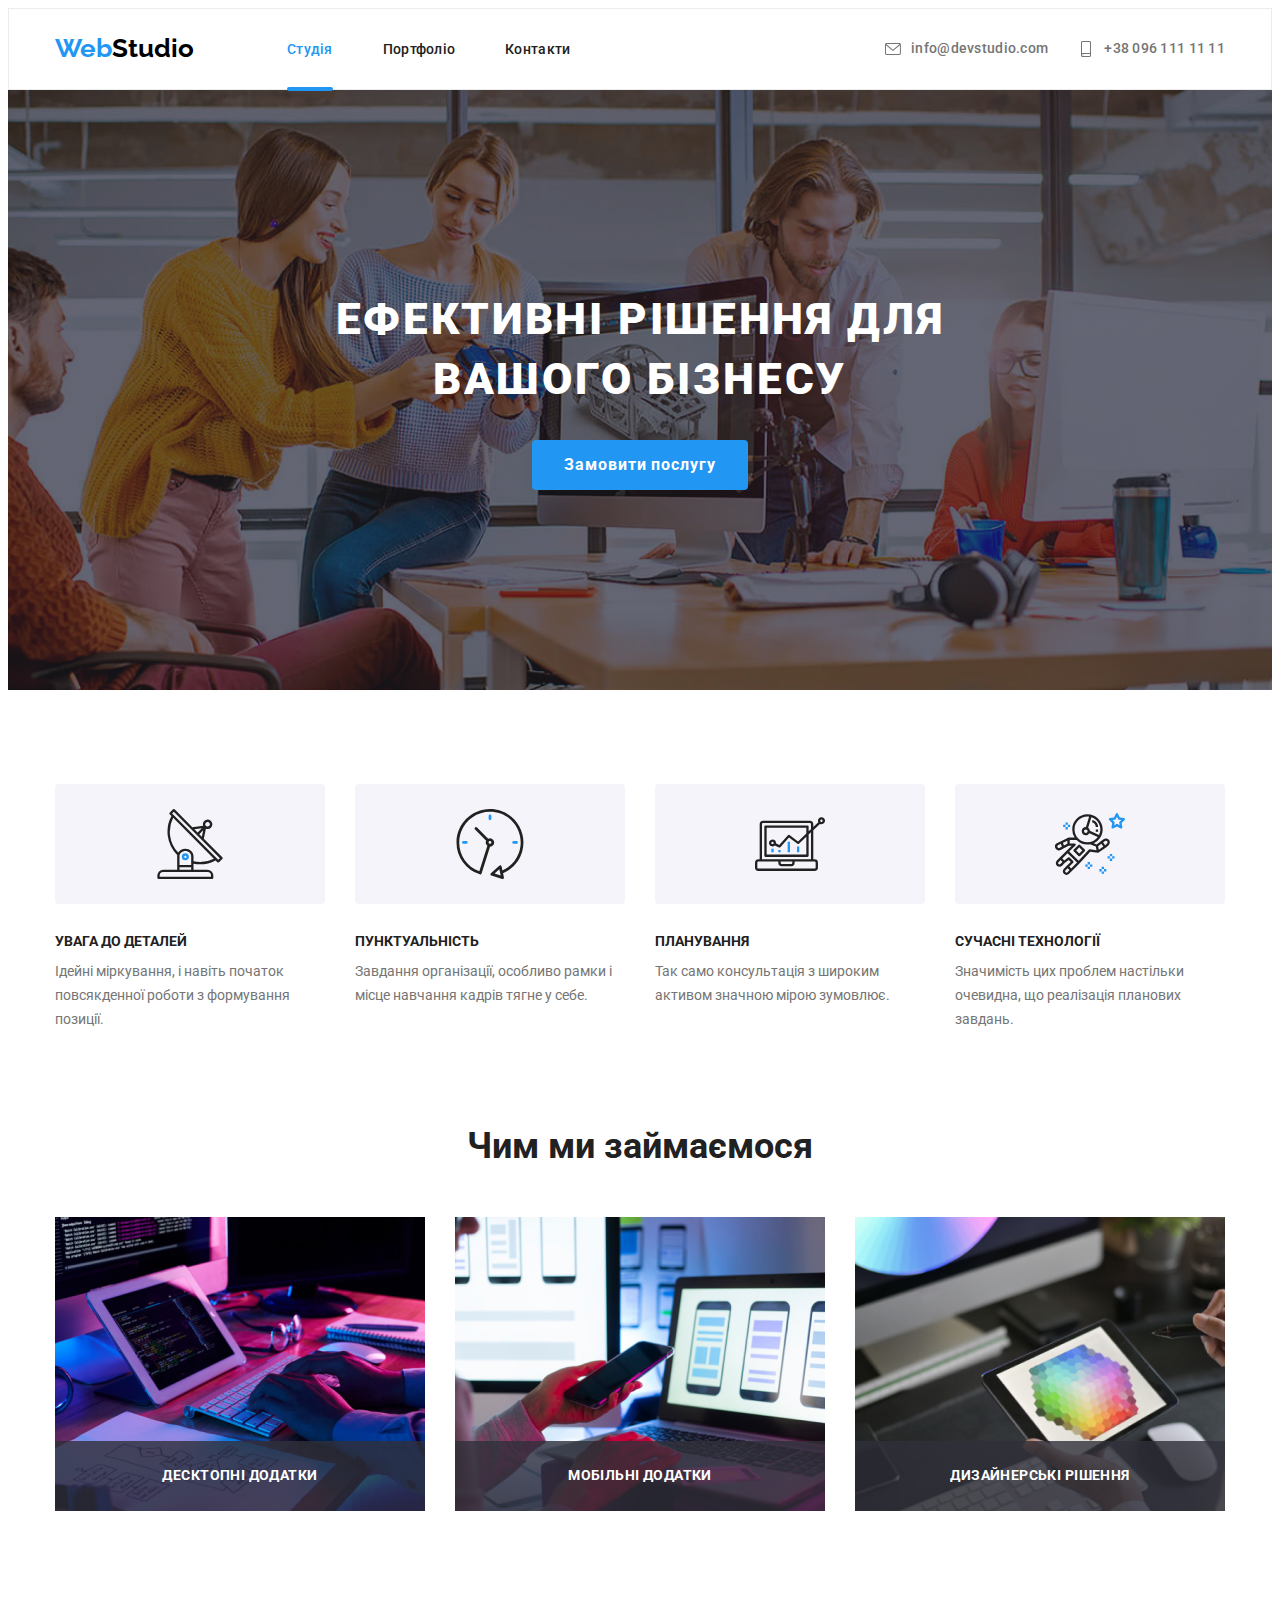
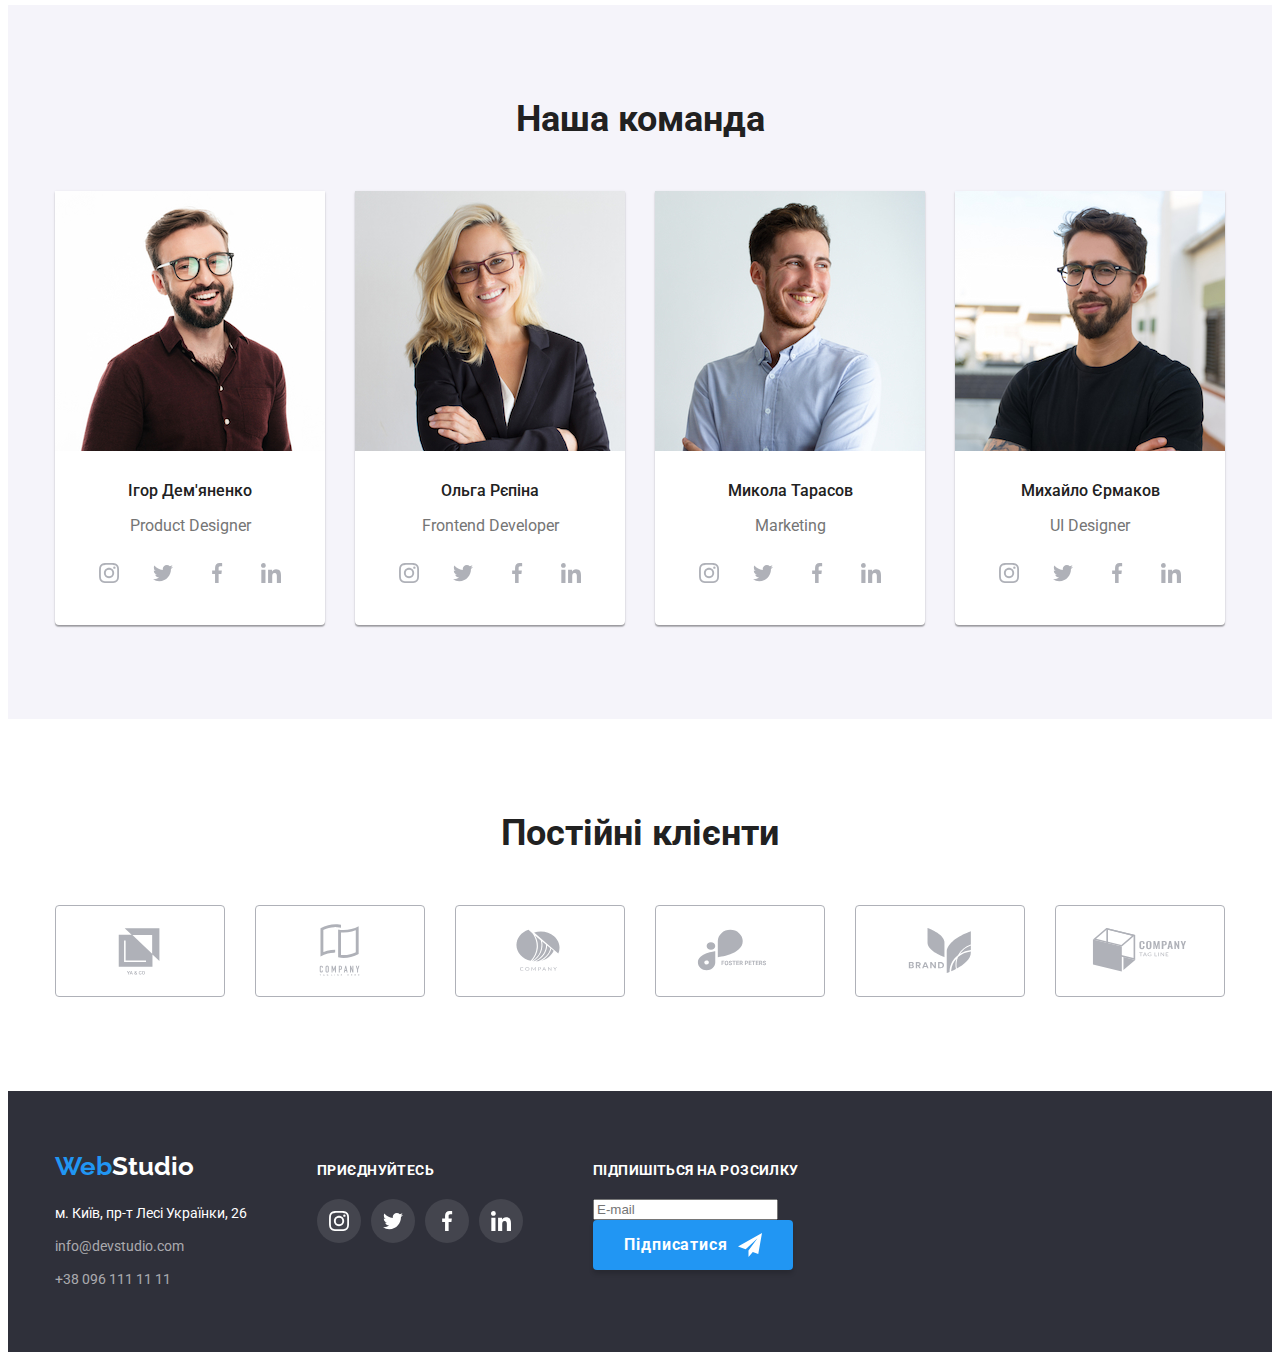
==== index.html @ 1e0eb97b "modal-send" ====
<!DOCTYPE html>
<html lang="uk">

<head>
  <meta charset="UTF-8" />
  <meta http-equiv="X-UA-Compatible" content="IE=edge" />
  <meta name="viewport" content="width=device-width, initial-scale=1.0" />
  <title lang="en">WebStudio</title>
  <!-- Шрифти -->
  <link rel="preconnect" href="https://fonts.googleapis.com" />
  <link rel="preconnect" href="https://fonts.gstatic.com" crossorigin />
  <link href="https://fonts.googleapis.com/css2?family=Raleway:wght@700&family=Roboto:wght@400;500;700;900&display=swap"
    rel="stylesheet" />
  <!-- /шрифти -->
  <link rel="stylesheet" href="https://cdnjs.cloudflare.com/ajax/libs/modern-normalize/1.1.0/modern-normalize.min.css"
    integrity="sha512-wpPYUAdjBVSE4KJnH1VR1HeZfpl1ub8YT/NKx4PuQ5NmX2tKuGu6U/JRp5y+Y8XG2tV+wKQpNHVUX03MfMFn9Q=="
    crossorigin="anonymous" referrerpolicy="no-referrer" />
  <link rel="stylesheet" href="./css/reset.css" />
  <link rel="stylesheet" href="./css/styles.css" />
</head>

<body>
  <!-- Шапка -->
  <header class="header">
    <div class="container header-container">
      <nav class="nav">
        <a class="logo" href="index.html" lang="en"><span class="logo-web">Web</span>Studio</a>
        <ul class="list nav-list">
          <li><a class="nav-link current" href="index.html">Студія</a></li>
          <li><a class="nav-link" href="portfolio.html">Портфоліо</a></li>
          <li><a class="nav-link" href="contact.html">Контакти</a></li>
        </ul>
      </nav>

      <ul class="list header-list-contact">
        <li>
          <a class="header-contact" href="mailto:info@devstudio.com">
            <svg class="header-contact-icon" width="16px" height="16px">
              <use href="./images/icons.svg#icon-envelope"></use>
            </svg>
            <span>info@devstudio.com</span>
          </a>
        </li>

        <li>
          <a class="header-contact" href="tel:+380961111111">
            <svg class="header-contact-icon" width="16px" height="16px">
              <use href="./images/icons.svg#icon-smartphone"></use>
            </svg>
            <span>+38 096 111 11 11</span>
          </a>
        </li>
      </ul>
    </div>
  </header>
  <!-- Основна -->
  <main>
    <!-- Герой -->
    <section class="hero-section">
      <div class="container hero-container">
        <h1 class="hero-title">Ефективні рішення для вашого бізнесу</h1>
        <button class="button hero-button" type="button" data-modal-open>Замовити послугу</button>
      </div>
    </section>
    <!-- Особливості -->
    <section class="section features-section">
      <div class="container">
        <h2 class="invisible">Наші особливості</h2>
        <ul class="list features-list">
          <li>
            <div class="feature-icon">
              <svg width="70" height="70">
                <use href="./images/icons.svg#icon-antenna"></use>
              </svg>
            </div>
            <h3 class="features-subtitle">УВАГА ДО ДЕТАЛЕЙ</h3>
            <p class="features-text">
              Ідейні міркування, і навіть початок повсякденної роботи з формування позиції.
            </p>
          </li>
          <li>
            <div class="feature-icon">
              <svg width="70" height="70">
                <use href="./images/icons.svg#icon-clock"></use>
              </svg>
            </div>
            <h3 class="features-subtitle">ПУНКТУАЛЬНІСТЬ</h3>
            <p class="features-text">
              Завдання організації, особливо рамки і місце навчання кадрів тягне у себе.
            </p>
          </li>
          <li>
            <div class="feature-icon">
              <svg width="70" height="70">
                <use href="./images/icons.svg#icon-diagram"></use>
              </svg>
            </div>
            <h3 class="features-subtitle">ПЛАНУВАННЯ</h3>
            <p class="features-text">
              Так само консультація з широким активом значною мірою зумовлює.
            </p>
          </li>
          <li>
            <div class="feature-icon">
              <svg width="70" height="70">
                <use href="./images/icons.svg#icon-astronaut"></use>
              </svg>
            </div>
            <h3 class="features-subtitle">СУЧАСНІ ТЕХНОЛОГІЇ</h3>
            <p class="features-text">
              Значимість цих проблем настільки очевидна, що реалізація планових завдань.
            </p>
          </li>
        </ul>
      </div>
    </section>
    <!-- Чим ми займаємося -->
    <section class="specialization-section">
      <div class="container">
        <h2 class="title specialization-title">Чим ми займаємося</h2>
        <ul class="list specialization-container">

          <li class="specialization-item">
            <img src="./images/box1.jpg" alt="Десктопні додатки" width="370" />
            <div class="specialization-top-container">
              <p class="specialization-top-title">Десктопні додатки</p>
            </div>
          </li>

          <li class="specialization-item">
            <img src="./images/box2.jpg" alt="Мобільні додатки" width="370" />
            <div class="specialization-top-container">
              <p class="specialization-top-title">Мобільні додатки</p>
            </div>
          </li>

          <li class="specialization-item">
            <img src="./images/box3.jpg" alt="Дизайнерські рішення" width="370" />
            <div class="specialization-top-container">
              <p class="specialization-top-title">Дизайнерські рішення</p>
            </div>
          </li>
        </ul>
      </div>
    </section>
    <!-- Наша команда -->
    <section class="team-section">
      <div class="container">
        <h2 class="title team-title">Наша команда</h2>
        <ul class="list team-container">
          <li class="team-card">
            <img src="./images/img1.jpg" alt="Ігор Дем'яненко" width="270" />
            <div class="team-descr">
              <h3 class="team-name">Ігор Дем'яненко</h3>
              <p class="team-profession" lang="en">Product Designer</p>

              <ul class="team-soc-list">
                <li class="team-soc-item">
                  <a href="" class="team-soc-link">
                    <svg class="team-soc-icon" width="20" height="20">
                      <use href="./images/icons.svg#icon-instagram"></use>
                    </svg>
                  </a>
                </li>

                <li class="team-soc-item">
                  <a href="" class="team-soc-link">
                    <svg class="team-soc-icon" width="20" height="20">
                      <use href="./images/icons.svg#icon-twitter"></use>
                    </svg>
                  </a>
                </li>
                <li class="team-soc-item">
                  <a href="" class="team-soc-link">
                    <svg class="team-soc-icon" width="20" height="20">
                      <use href="./images/icons.svg#icon-facebook"></use>
                    </svg>
                  </a>
                </li>
                <li class="team-soc-item">
                  <a href="" class="team-soc-link">
                    <svg class="team-soc-icon" width="20" height="20">
                      <use href="./images/icons.svg#icon-linkedin"></use>
                    </svg>
                  </a>
                </li>
              </ul>
            </div>
          </li>
          <li class="team-card">
            <img src="./images/img2.jpg" alt="Ольга Рєпіна" width="270" />
            <div class="team-descr">
              <h3 class="team-name">Ольга Рєпіна</h3>
              <p class="team-profession" lang="en">Frontend Developer</p>
              <ul class="team-soc-list">
                <li class="team-soc-item">
                  <a href="" class="team-soc-link">
                    <svg class="team-soc-icon" width="20" height="20">
                      <use href="./images/icons.svg#icon-instagram"></use>
                    </svg>
                  </a>
                </li>
                <li class="team-soc-item">
                  <a href="" class="team-soc-link">
                    <svg class="team-soc-icon" width="20" height="20">
                      <use href="./images/icons.svg#icon-twitter"></use>
                    </svg>
                  </a>
                </li>
                <li class="team-soc-item">
                  <a href="" class="team-soc-link">
                    <svg class="team-soc-icon" width="20" height="20">
                      <use href="./images/icons.svg#icon-facebook"></use>
                    </svg>
                  </a>
                </li>
                <li class="team-soc-item">
                  <a href="" class="team-soc-link">
                    <svg class="team-soc-icon" width="20" height="20">
                      <use href="./images/icons.svg#icon-linkedin"></use>
                    </svg>
                  </a>
                </li>
              </ul>
            </div>
          </li>
          <li class="team-card">
            <img src="./images/img3.jpg" alt="Микола Тарасов" width="270" />
            <div class="team-descr">
              <h3 class="team-name">Микола Тарасов</h3>
              <p class="team-profession" lang="en">Marketing</p>
              <ul class="team-soc-list">
                <li class="team-soc-item">
                  <a href="" class="team-soc-link">
                    <svg class="team-soc-icon" width="20" height="20">
                      <use href="./images/icons.svg#icon-instagram"></use>
                    </svg>
                  </a>
                </li>
                <li class="team-soc-item">
                  <a href="" class="team-soc-link">
                    <svg class="team-soc-icon" width="20" height="20">
                      <use href="./images/icons.svg#icon-twitter"></use>
                    </svg>
                  </a>
                </li>
                <li class="team-soc-item">
                  <a href="" class="team-soc-link">
                    <svg class="team-soc-icon" width="20" height="20">
                      <use href="./images/icons.svg#icon-facebook"></use>
                    </svg>
                  </a>
                </li>
                <li class="team-soc-item">
                  <a href="" class="team-soc-link">
                    <svg class="team-soc-icon" width="20" height="20">
                      <use href="./images/icons.svg#icon-linkedin"></use>
                    </svg>
                  </a>
                </li>
              </ul>
            </div>
          </li>
          <li class="team-card">
            <img src="./images/img4.jpg" alt="Михайло Єрмаков" width="270" />
            <div class="team-descr">
              <h3 class="team-name">Михайло Єрмаков</h3>
              <p class="team-profession" lang="en">UI Designer</p>
              <ul class="team-soc-list">
                <li class="team-soc-item">
                  <a href="" class="team-soc-link">
                    <svg class="team-soc-icon" width="20" height="20">
                      <use href="./images/icons.svg#icon-instagram"></use>
                    </svg>
                  </a>
                </li>
                <li class="team-soc-item">
                  <a href="" class="team-soc-link">
                    <svg class="team-soc-icon" width="20" height="20">
                      <use href="./images/icons.svg#icon-twitter"></use>
                    </svg>
                  </a>
                </li>
                <li class="team-soc-item">
                  <a href="" class="team-soc-link">
                    <svg class="team-soc-icon" width="20" height="20">
                      <use href="./images/icons.svg#icon-facebook"></use>
                    </svg>
                  </a>
                </li>
                <li class="team-soc-item">
                  <a href="" class="team-soc-link">
                    <svg class="team-soc-icon" width="20" height="20">
                      <use href="./images/icons.svg#icon-linkedin"></use>
                    </svg>
                  </a>
                </li>
              </ul>
            </div>
          </li>
        </ul>
      </div>
    </section>
    <!-- Постійні клієнти -->
    <section class="clients-section">
      <div class="container">
        <h2 class="title clients-title">Постійні клієнти</h2>
        <ul class="list clients-container">
          <li class="clients-inem">
            <a class="clients-link" href="">
              <svg class="clients-icon" width="106" height="60">
                <use href="./images/icons.svg#icon-cl_Logo1"></use>
              </svg>
            </a>
          </li>

          <li class="clients-inem">
            <a class="clients-link" href="">
              <svg class="clients-icon" width="106" height="60">
                <use href="./images/icons.svg#icon-cl_Logo2"></use>
              </svg>
            </a>
          </li>
          <li class="clients-inem">
            <a class="clients-link" href="">
              <svg class="clients-icon" width="106" height="60">
                <use href="./images/icons.svg#icon-cl_Logo3"></use>
              </svg>
            </a>
          </li>
          <li class="clients-inem">
            <a class="clients-link" href="">
              <svg class="clients-icon" width="106" height="60">
                <use href="./images/icons.svg#icon-cl_Logo4"></use>
              </svg>
            </a>
          </li>
          <li class="clients-inem">
            <a class="clients-link" href="">
              <svg class="clients-icon" width="106" height="60">
                <use href="./images/icons.svg#icon-cl-Logo5"></use>
              </svg>
            </a>
          </li>
          <li class="clients-inem">
            <a class="clients-link" href="">
              <svg class="clients-icon" width="106" height="60">
                <use href="./images/icons.svg#icon-cl_Logo6"></use>
              </svg>
            </a>
          </li>
        </ul>
      </div>
    </section>
  </main>
  <!-- Футер -->
  <footer class="footer">
    <div class="container footer-container">
      <!-- footer logo and address-->
      <section>
        <a class="logo" href="index.html" lang="en"><span class="logo-web">Web</span>Studio</a>
        <address class="">
          <ul class="list footer-address-list">
            <li class="footer-address-item">
              <a class="footer-address-link" href="https://goo.gl/maps/1wXns7CKw61KpVam9" target="_blank"
                rel="noreferrer noopener">м. Київ, пр-т Лесі Українки, 26</a>
            </li>
            <li class="footer-address-item">
              <a class="footer-contact-link" href="mailto:info@devstudio.com">info@devstudio.com</a>
            </li>
            <li class="footer-address-item">
              <a class="footer-contact-link" href="tel:+380961111111">+38 096 111 11 11</a>
            </li>
          </ul>
        </address>
      </section>

      <!-- footer-join-->
      <section class="footer-join">
        <h2 class="footer-title-join">приєднуйтесь</h2>
        <ul class="footer-soc-list">
          <li class="footer-soc-item">
            <a href="" class="footer-soc-link">
              <svg class="footer-soc-icon" width="20" height="20">
                <use href="./images/icons.svg#icon-instagram"></use>
              </svg>
            </a>
          </li>
          <li class="footer-soc-item">
            <a href="" class="footer-soc-link">
              <svg class="footer-soc-icon" width="20" height="20">
                <use href="./images/icons.svg#icon-twitter"></use>
              </svg>
            </a>
          </li>
          <li class="footer-soc-item">
            <a href="" class="footer-soc-link">
              <svg class="footer-soc-icon" width="20" height="20">
                <use href="./images/icons.svg#icon-facebook"></use>
              </svg>
            </a>
          </li>
          <li class="footer-soc-item">
            <a href="" class="footer-soc-link">
              <svg class="footer-soc-icon" width="20" height="20">
                <use href="./images/icons.svg#icon-linkedin"></use>
              </svg>
            </a>
          </li>
        </ul>
      </section>
      
      <!-- footer-subscribe-->
      <section class="footer-subscribe">
        <h2 class="footer-title-subscribe">Підпишіться на розсилку</h2>

        <form name="footer-subscribe" autocomplete="on" >
          <label>
            <input type="email" name="email" placeholder="E-mail">

          </label>

          <button type="submit" class="subscribe-button">
            <span class="subscribe-button-text">Підписатися</span>
            <svg class="footer-subscribe-icon" width="24" height="24">
              <use href="./images/icons.svg#icon-iconsend"></use>
            </svg>
          </button>
        </form>

        
      </section>



    </div>
  </footer>


  <!-- Modal window -->
  <div class="backdrop is-hidden" data-modal>
    <div class="modal">
      <button class="modal-button" type="button" data-modal-close>
        <svg class="modal-close-icon" width="18" height="18">
          <use href="./images/icons.svg#icon-close"></use>
        </svg>
      </button>

      <p class="modal-title">Залиште свої дані, ми вам передзвонимо</p>
      <form class="modal-form">

        <label class="modal-form-label">
          <span class="modal-label-title">Ім'я</span>
          <input class="modal-form-input" type="text"  name="user_name" placeholder=" " />
          <svg class="modal-form-icon" width="18px" height="18px">
              <use href="./images/icons.svg#icon-user"></use>
          </svg>
        </label>

        <label class="modal-form-label">
          <span class="modal-label-title">Телефон</span>
          <input class="modal-form-input" type="text"  name="user_tel" placeholder=" " />
          <svg class="modal-form-icon" width="18px" height="18px">
            <use href="./images/icons.svg#icon-phone"></use>
          </svg>
        </label>

        <label class="modal-form-label">
          <span class="modal-label-title">Пошта</span>
          <input class="modal-form-input" type="text"  name="user_email" placeholder=" " />
          <svg class="modal-form-icon" width="18px" height="18px">
            <use href="./images/icons.svg#icon-mail"></use>
          </svg>
        </label>

        <label class="modal-form-label">
          <span class="modal-label-title">Коментар</span>
          <textarea class="modal-form-textarea" name="feedback" ></textarea>
        </label>

        <button class="modal-send-button" type="submit"><span class="send-button-text">Відправити</span></button>

        


      </form>
    </div>

  </div>
  <script src="./js/modal.js"></script>
</body>

</html>
---- css/styles.css ----
/* All */
:root {
  --primary-white-color: #fff;
  --accent-color: #2196f3;
  --button-background: #f5f4fa;
  --primary-text-color: #757575;
  --title-text-color: #212121;

  --font-weight-500: 500;
  --font-weight-700: 700;
  --letter-spacing-006: 0.06em;
  --font-size-14: 14px;
  --font-size-16: 16px;
}

.container {
  max-width: 1200px;
  width: 100%;
  padding-left: 15px;
  padding-right: 15px;
  margin: 0 auto;
  /* outline: 1px solid tomato; */
}

/* Body */
body {
  background-color: var(--primary-white-color);

  color: var(--primary-text-color);
  font-family: Roboto, sans-serif;
}

/* .list {
  list-style: none;
  margin: 0;
  padding-left: 0;
} */

.title {
  color: var(--title-text-color);
}

.text {
  color: var(--primary-text-color);
}

/* button */

.button {
  cursor: pointer;
  font-family: inherit;

  border: none;
  padding: 0.5rem 1.5rem;
  border-radius: 4px;
}

.invisible {
  font-size: 0;
}

/* logo */
.logo {
  text-decoration: none;
  color: #000000;
  font-family: Raleway, sans-serif;
  font-size: 26px;
  line-height: 1.2;
  font-weight: var(--font-weight-700);

}

.logo-web {
  color: var(--accent-color);
}

/* logo footer */
footer .logo {
  color: #ffffff;
}

/* ---------------HEADER */
.header {
  padding-top: 24px;
  padding-bottom: 25px;
  border: 1px solid #ececec;
  /* position: relative; */
}

.header-container {
  display: flex;
  justify-content: space-between;
  align-items: center;
  /* outline: 1px solid tomato; */
}

/* ---------------HEADER nav */

.nav {
  display: inline-flex;
  align-items: center;
  /* outline: 1px solid tomato; */
}

.nav-list {
  display: inline-flex;
  justify-content: space-between;
  gap: 50px;
  margin-left: 93px;
  /* outline: 1px solid tomato; */
}

.nav-link {
  text-decoration: none;
  color: var(--title-text-color);
  font-size: var(--font-size-14);
  letter-spacing: 0.02em;
  line-height: 1.14;
  font-weight: var(--font-weight-500);

  transition-property: color;
  transition-duration: 250ms;
  transition-timing-function: cubic-bezier(0.4, 0, 0.2, 1);
}

.nav-link:hover,
.nav-link:focus,
.current {
  color: var(--accent-color);
  position: relative;
}

.current::after {
  content: "";
  display: flex;
  width: 100%;
  height: 4px;
  background-color: currentColor;
  border-radius: 2px;
  
  position: absolute;
  top: 46px;
  
}

/* ---------------HEADER contacts */
.header-list-contact {
  display: inline-flex;
  justify-content: center;
  gap: 30px;
  /* outline: 1px solid tomato; */
}


.header-contact {
  text-decoration: none;
  color: var(--primary-text-color);
  font-size: var(--font-size-14);
  letter-spacing: 0.02em;
  line-height: 1.14;
  font-weight: var(--font-weight-500);

  display: flex;
  gap: 10px;

  transition-property: color;
  transition-duration: 250ms;
  transition-timing-function: cubic-bezier(0.4, 0, 0.2, 1);

}

.header-contact:hover,
.header-contact:focus {
  color: var(--accent-color);
}

.header-contact-icon {
  fill: #757575;

  transition-property: fill;
  transition-duration: 250ms;
  transition-timing-function: cubic-bezier(0.4, 0, 0.2, 1);
}

.header-contact:hover .header-contact-icon,
.header-contact:focus .header-contact-icon {
  fill: var(--accent-color);
}

.header-mail::before {
  content: url('../images/envelope.svg');

  margin-right: 10px;
  /* align-items: baseline; */

}

.header-tel::before {
  content: url('../images/smartphone.svg');
  margin-right: 10px;

}

/* ---------------FOOTER */
footer {
  padding-top: 60px;
  padding-bottom: 60px;

  background-color: #2f303a;
}

.footer-container {
  display: flex;
  gap: 70px;
}

footer .logo {
  display: block;
  margin-bottom: 20px;
}

.footer-address-list {
  display: flex;
  flex-direction: column;
  gap: 9px;
}

.footer-address-link,
.footer-contact-link {
  text-decoration: none;
  font-style: normal;
  color: #ffffff;
  font-size: var(--font-size-14);
  line-height: 1.71;

  transition: color;
  transition-duration: 250ms;
  transition-timing-function: cubic-bezier(0.4, 0, 0.2, 1);
}

.footer-contact-link {
  color: rgba(255, 255, 255, 0.6);
}

.footer-address-link:hover,
.footer-address-link:focus,
.footer-contact-link:hover,
.footer-contact-link:focus {
  color: var(--accent-color);
}

/* ---------------FOOTER join */

.footer-join {
  padding-top: 12px;
}

.footer-title-join {
  font-weight: var(--font-weight-700);
  font-size: var(--font-size-14);
  line-height: 1.14;
  letter-spacing: 0.03em;
  text-transform: uppercase;

  color: var(--primary-white-color);

  margin-bottom: 20px;
}

/* ---------------FOOTER subscribe */
.footer-subscribe {
  width: 570px;
  height: 86px;
  padding-top: 12px;
}


.footer-title-subscribe {
  font-weight: var(--font-weight-700);
  font-size: var(--font-size-14);
  line-height: 1.14;
  letter-spacing: 0.03em;
  text-transform: uppercase;
  
  color: #FFFFFF;

  margin-bottom: 20px;
}

.subscribe-button {
  width: 200px;
  height: 50px;
  background-color: var(--accent-color);
  border-radius: 4px;
  border: 0;

  box-shadow: 0px 4px 4px rgba(0, 0, 0, 0.15);

  display: flex;
  align-items: center;
  justify-content: center;
  gap: 10px;
}

.subscribe-button-text {
  font-weight: var(--font-weight-700);
  font-size: 16px;
  letter-spacing: 0.06em;
  line-height: 1.88;
  color: #FFFFFF;
}

.footer-subscribe-icon {
  fill: var(--primary-white-color);
}


/* ---------------MAIN */
.section {
  padding-bottom: 94px;
}

/* ---------------index.html */

/* ---------------MAIN hero */
.hero-section {
  padding-top: 200px;
  padding-bottom: 200px;
  background-color: #2f303a;

  background-image: linear-gradient(rgba(47, 48, 58, 0.4), rgba(47, 48, 58, 0.4)), url(../images/hero.jpg);
  background-repeat: no-repeat;
  background-position: center;
  background-size: cover;
}

.hero-container {
  width: 100%;
  max-width: 696px;
}

.hero-title {
  color: var(--primary-white-color);
  letter-spacing: var(--letter-spacing-006);
  font-size: 44px;
  line-height: 1.36;
  text-align: center;
  text-transform: uppercase;
  font-weight: 900;

  margin-bottom: 30px;
}

.hero-button {
  background-color: var(--accent-color);
  color: var(--primary-white-color);
  font-family: inherit;
  font-weight: var(--font-weight-700);
  font-size: var(--font-size-16);
  letter-spacing: var(--letter-spacing-006);
  line-height: 1.88;

  display: block;
  margin: 0 auto;
  width: 216px;
  height: 50px;
}

/* ---------------MAIN features */
.features-section {
  padding-top: 94px;
  padding-bottom: 94px;
}

.features-list {
  display: flex;
  gap: 30px;
}

.features-subtitle {
  font-size: var(--font-size-14);
  line-height: 1.14;
  font-weight: var(--font-weight-700);
  text-transform: uppercase;
  color: var(--title-text-color);

  margin-bottom: 10px;
  margin-top: 30px;
  width: 270px;
}

.features-text {
  font-size: var(--font-size-14);
  font-size: 14px;
  line-height: 1.71;
  color: var(--primary-text-color);

  width: 270px;
}

.feature-icon {
  width: 270px;
  height: 120px;
  background: #F5F4FA;
  border-radius: 4px;

  display: flex;
  justify-content: center;
  align-items: center;
}

/* ---------------MAIN specialization & team */
.specialization-title,
.team-title,
.clients-title {
  font-size: 36px;
  line-height: 1.16;
  font-weight: var(--font-weight-700);
  text-align: center;
  color: var(--title-text-color);
}

/* ---------------MAIN specialization */
.specialization-section {
  padding-bottom: 94px;
}

.specialization-title {
  margin-bottom: 50px;
}

.specialization-container {
  display: flex;
  justify-content: space-between;
}

.specialization-item {
  position: relative;
}

.specialization-top-container {
  background: rgba(47, 48, 58, 0.8);

  width: 100%;
  position: absolute;
  bottom: 0;
}

.specialization-top-title {
  font-weight: 700;
  font-size: 14px;
  line-height: 1.14;
  text-align: center;
  letter-spacing: 0.03em;
  text-transform: uppercase;

  color: #FFFFFF;

  padding: 27px;
}

/* ---------------MAIN team */
.team-section {
  padding-top: 94px;
  padding-bottom: 94px;
  background-color: #F5F4FA;
}

.team-title {
  margin-bottom: 50px;
}

.team-container {
  display: flex;
  justify-content: space-between;
}

.team-card {
  background: #fff;
  border-radius: 0px 0px 4px 4px;
  box-shadow: 0px 1px 3px rgba(0, 0, 0, 0.12), 0px 1px 1px rgba(0, 0, 0, 0.14),
    0px 2px 1px rgba(0, 0, 0, 0.2);
}

.team-descr {
  padding: 30px 0;
}

.team-name {
  color: var(--title-text-color);
  font-weight: var(--font-weight-500);
  font-size: var(--font-size-16);
  line-height: 1.19;
  text-align: center;

  margin-bottom: 10px;
}

.team-profession {
  color: var(--primary-text-color);
  font-size: var(--font-size-16);
  line-height: 1.19;
  text-align: center;
  margin: 16px;
}

/* *********************************soc-icon */

.team-soc-list,
.footer-soc-list {
  display: flex;
  justify-content: center;
  gap: 10px;
}

.team-soc-item,
.footer-soc-item {
  width: 44px;
  height: 44px;
}

.team-soc-link,
.footer-soc-link {
  width: 100%;
  height: 100%;
  border-radius: 50%;

  display: flex;
  justify-content: center;
  align-items: center;

  transition-property: background-color;
  transition-duration: 250ms;
  transition-timing-function: cubic-bezier(0.4, 0, 0.2, 1);
}

.footer-soc-link {
  background: rgba(255, 255, 255, 0.1);
}

.team-soc-icon {
  fill: #AFB1B8;

  transition-property: fill;
  transition-duration: 250ms;
  transition-timing-function: cubic-bezier(0.4, 0, 0.2, 1);
}

.footer-soc-icon {
  fill: white;
}

.team-soc-link:hover .team-soc-icon,
.team-soc-link:focus .team-soc-icon {
  fill: white;
}

.team-soc-link:hover,
.team-soc-link:focus,
.footer-soc-link:hover,
.footer-soc-link:focus {
  background-color: #2196F3;
}

/* ********************************* */

/* ---------------MAIN clients */
.clients-section {
  padding-top: 94px;
  padding-bottom: 94px;
}

.clients-title {
  margin-bottom: 50px;
}

.clients-container {
  display: flex;
  justify-content: center;
  align-items: center;
  gap: 30px;
}

.clients-inem {
  width: 170px;
  height: 92px;
}

.clients-link {
  width: 100%;
  height: 100%;
  border: 1px solid #AFB1B8;
  border-radius: 4px;

  display: flex;
  justify-content: center;
  align-items: center;

  transition-property: border-color;
  transition-duration: 250ms;
  transition-timing-function: cubic-bezier(0.4, 0, 0.2, 1);
}

.clients-icon {
  fill: #AFB1B8;

  transition-property: fill;
  transition-duration: 250ms;
  transition-timing-function: cubic-bezier(0.4, 0, 0.2, 1)
}

.clients-link:hover,
.clients-link:focus {
  border-color: var(--accent-color);
}

.clients-link:hover .clients-icon,
.clients-link:focus .clients-icon {
  fill: var(--accent-color);
}

/* ---------------portfolio.html */

/* ---------------MAIN portfolio */
.portfolio-section {
  padding-top: 94px;
  padding-bottom: 94px;
}

.portfolio-filter {
  font-family: inherit;
  font-weight: var(--font-weight-500);
  font-size: var(--font-size-16);
  line-height: 1.62;
  text-align: center;
  color: var(--title-text-color);

  transition: color, background-color, box-shadow;
  transition-duration: 250ms;
  transition-timing-function: cubic-bezier(0.4, 0, 0.2, 1);
}

.portfolio-filter:hover,
.portfolio-filter:focus {
  color: var(--primary-white-color);
  background-color: var(--accent-color);

  box-shadow: 0px 3px 1px rgba(0, 0, 0, 0.1), 0px 1px 2px rgba(0, 0, 0, 0.08), 0px 2px 2px rgba(0, 0, 0, 0.12);
}

.button-list {
  margin-bottom: 50px;
  display: flex;
  gap: 8px;
  justify-content: center;
}

.portfolio-list {
  display: flex;
  gap: 30px;
  flex-wrap: wrap;
}

.portfolio-item {
  width: 370px;

  transition: box-shadow;
  transition-duration: 250ms;
  transition-timing-function: cubic-bezier(0.4, 0, 0.2, 1);
}

.portfolio-item:hover,
.portfolio-item:focus {
  box-shadow: 0px 1px 1px rgba(0, 0, 0, 0.12), 0px 4px 4px rgba(0, 0, 0, 0.06), 1px 4px 6px rgba(0, 0, 0, 0.16);
}

.portfolio-top-wrap {
  position: relative;
  overflow: hidden;
}

.portfolio-top-text {
  font-size: 18px;
  line-height: 1.55;
  letter-spacing: 0.03em;
  color: #FFFFFF;
  background: rgba(33, 150, 243, 0.9);

  padding: 24px;
  height: 100%;

  display: flex;
  align-items: center;

  position: absolute;
  top: 0;
  transform: translateY(101%);

  transition: transform;
  transition-duration: 250ms;
  transition-timing-function: cubic-bezier(0.4, 0, 0.2, 1);

  overflow: auto;
}

.portfolio-item:hover .portfolio-top-text,
.portfolio-item:focus .portfolio-top-text {
  transform: translateY(0);
}

.portfolio-descr {
  padding: 20px 24px;
  width: 370px;
  border: 1px solid #eeeeee;
  border-top: 0;
}

.portfolio-subtitle {
  font-weight: var(--font-weight-700);
  font-size: 18px;
  line-height: 2;
  letter-spacing: var(--letter-spacing-006);
  color: var(--title-text-color);

  margin-bottom: 4px;
}

.portfolio-project {
  font-size: var(--font-size-16);
  line-height: 1.88;
  color: var(--primary-text-color);
}

/* [lang] {
  color: tomato !important;
} */

/* ---------------Backdrop */
.backdrop {
  position: fixed;
  top: 0;
  width: 100%;
  height: 100%;
  background: rgba(0, 0, 0, 0.2);

  transition: opacity, visibility;
  transition-duration: 250ms;
  transition-timing-function: cubic-bezier(0.4, 0, 0.2, 1);
}

.is-hidden {
  visibility: hidden;
  /* забирає можливість фокусу */
  opacity: 0;
  /* робить невидимим */
  pointer-events: none;
  /* еможливо клікнути */
}

.modal {
  width: 528px;
  min-height: 581px;
  padding: 40px;

  background-color: #ffffff;
  box-shadow: 0px 1px 3px rgba(0, 0, 0, 0.12), 0px 1px 1px rgba(0, 0, 0, 0.14), 0px 2px 1px rgba(0, 0, 0, 0.2);
  border-radius: 4px;

  position: absolute;
  top: 50%;
  left: 50%;
  transform: translate(-50%, -50%) scaleY(1);
  transition: transform 250ms cubic-bezier(0.4, 0, 0.2, 1);
}

/* ховаємо модалку в інший стан */
.backdrop.is-hidden .modal {
  transform: translate(-50%, -50%) scaleY(0);
}

.modal-button {
  background-color: inherit;
  border: 1px solid rgba(0,0,0, 0.1);
  border-radius: 50%;
  width: 30px;
  height: 30px;

  position: absolute;
  right: 8px;
  top: 8px;

  display: flex;
  justify-content: center;
  align-items: center;

  transition: fill, border-color;
  transition-duration: 250ms;
  transition-timing-function: cubic-bezier(0.4, 0, 0.2, 1);
}

.modal-button:hover,
.modal-button:focus {
  border-color: var(--accent-color);
}

.modal-close-icon {
  fill: #000000;

  transition: fill;
  transition-duration: 250ms;
  transition-timing-function: cubic-bezier(0.4, 0, 0.2, 1);
}

.modal-button:hover .modal-close-icon,
.modal-button:focus .modal-close-icon {
  fill: var(--accent-color);
}

/* ******************** */

.modal-title {
  font-weight: 700;
  font-size: 20px;
  line-height: 1.15;
  text-align: center;
  letter-spacing: 0.03em;
  color: #212121;
  margin-bottom: 12px;
}


/* * */

.modal-form {

}

.modal-form-label {
  position: relative;
  display: flex;
  flex-direction: column;
  margin-bottom: 10px;
}

.modal-label-title {
  font-size: 12px;
  line-height: 1.16;
  /* identical to box height */
  letter-spacing: 0.01em;
  color: #757575;

  display: flex;
  margin-bottom: 4px;
  
}
/* * */

.modal-form-input {
  width: 100%;
  height: 40px;
  
  border: 1px solid rgba(33, 33, 33, 0.2);
  border-radius: 4px;
  outline: none;
  padding-left: 42px;
}

.modal-form-input:focus {
  border-color: var(--accent-color);
}

.modal-form-icon {
  width: 18px;
  height: 18px;

  position: absolute;
  left: 12px;
  bottom: 11px;
}

.modal-form-input:focus+.modal-form-icon {
  fill: var(--accent-color);
}

.modal-form-textarea {
  width: 100%;
  min-height: 120px;

  border: 1px solid rgba(33, 33, 33, 0.2);
  border-radius: 4px;
  outline: none;
  padding: 12px 16px;
  
}

.modal-send-button {
  width: 200px;
  height: 50px;

  background: var(--accent-color);
  box-shadow: 0px 4px 4px rgba(0, 0, 0, 0.15);
  border-radius: 4px;
  border: 0;

  display: flex;
  align-items: center;
  justify-content: center;

}

.send-button-text {
  font-weight: 700;
  font-size: 16px;
  line-height: 1.88;
  letter-spacing: 0.06em;
  color: #FFFFFF;

}
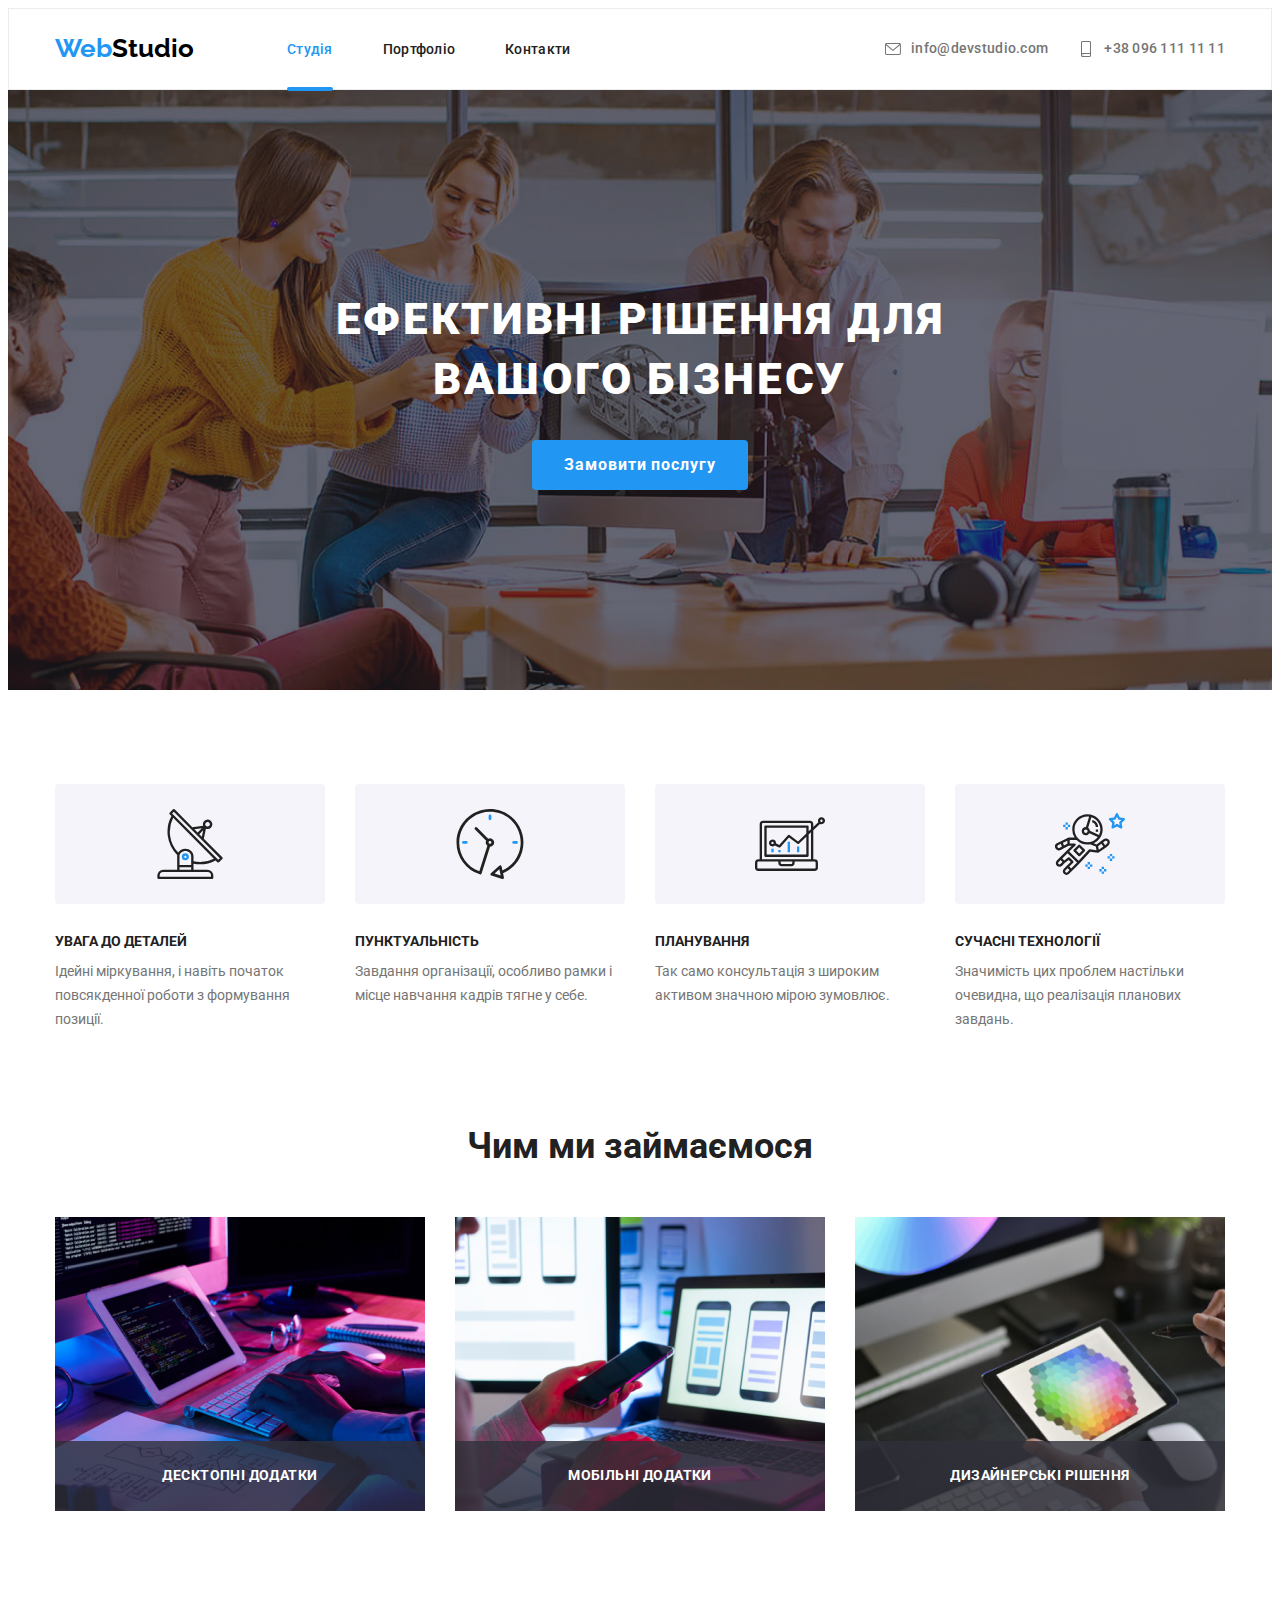
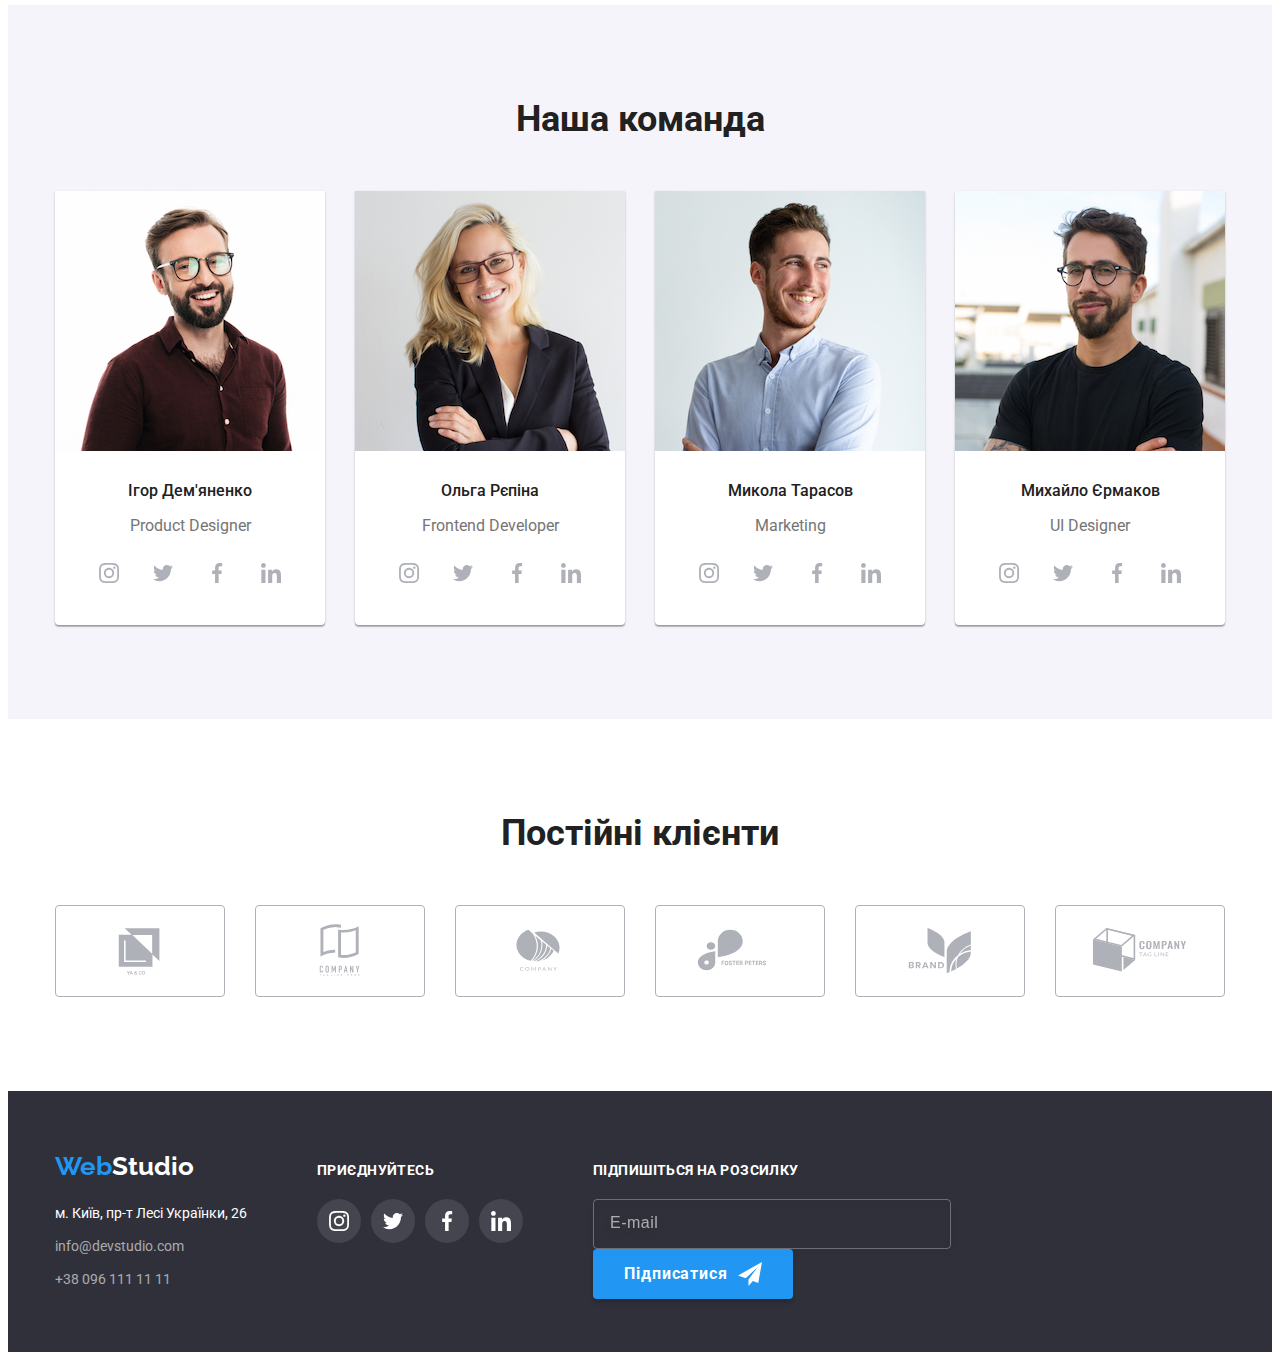
==== commit 2b134cfa: "modal ok" ====
--- a/index.html
+++ b/index.html
@@ -414,11 +414,9 @@
       <section class="footer-subscribe">
         <h2 class="footer-title-subscribe">Підпишіться на розсилку</h2>
 
-        <form name="footer-subscribe" autocomplete="on" >
-          <label>
-            <input type="email" name="email" placeholder="E-mail">
-
-          </label>
+        <form name="footer-subscribe-form" autocomplete="on" >
+
+          <input class="footer-subscribe-input" type="email" name="email" placeholder="E-mail">
 
           <button type="submit" class="subscribe-button">
             <span class="subscribe-button-text">Підписатися</span>
@@ -428,10 +426,7 @@
           </button>
         </form>
 
-        
       </section>
-
-
 
     </div>
   </footer>
@@ -449,14 +444,13 @@
       <p class="modal-title">Залиште свої дані, ми вам передзвонимо</p>
       <form class="modal-form">
 
-        <label class="modal-form-label">
+        <label class="modal-form-label"><!-- label -->
           <span class="modal-label-title">Ім'я</span>
           <input class="modal-form-input" type="text"  name="user_name" placeholder=" " />
           <svg class="modal-form-icon" width="18px" height="18px">
               <use href="./images/icons.svg#icon-user"></use>
           </svg>
         </label>
-
         <label class="modal-form-label">
           <span class="modal-label-title">Телефон</span>
           <input class="modal-form-input" type="text"  name="user_tel" placeholder=" " />
@@ -464,7 +458,6 @@
             <use href="./images/icons.svg#icon-phone"></use>
           </svg>
         </label>
-
         <label class="modal-form-label">
           <span class="modal-label-title">Пошта</span>
           <input class="modal-form-input" type="text"  name="user_email" placeholder=" " />
@@ -473,15 +466,20 @@
           </svg>
         </label>
 
-        <label class="modal-form-label">
+        <label class="modal-form-label"><!-- textarea -->
           <span class="modal-label-title">Коментар</span>
-          <textarea class="modal-form-textarea" name="feedback" ></textarea>
+          <textarea class="modal-form-textarea" name="feedback" placeholder="Введіть текст" ></textarea>
         </label>
 
+        <!-- inputcheck -->
+        <input class="modal-form-inputcheck is-hidden" type="checkbox" name="accept" value="true" id="check" />
+        <label class="check-text" for="check">
+          &nbsp; Погоджуюся з розсилкою та приймаю &nbsp;
+          <a class="check-link" href="">Умови договору<a>
+        </label>
+        
+        <!-- button -->
         <button class="modal-send-button" type="submit"><span class="send-button-text">Відправити</span></button>
-
-        
-
 
       </form>
     </div>
--- a/css/styles.css
+++ b/css/styles.css
@@ -274,7 +274,6 @@
   padding-top: 12px;
 }
 
-
 .footer-title-subscribe {
   font-weight: var(--font-weight-700);
   font-size: var(--font-size-14);
@@ -285,6 +284,33 @@
   color: #FFFFFF;
 
   margin-bottom: 20px;
+}
+
+.footer-subscribe-form {
+  display: flex;
+}
+
+.footer-subscribe-input {
+  width: 358px;
+  height: 50px;
+
+  border: 1px solid rgba(255, 255, 255, 0.3);
+  border-radius: 4px;
+  background-color: inherit;
+  filter: drop-shadow(0px 4px 4px rgba(0, 0, 0, 0.15));
+
+  padding-left: 16px;
+  display: flex;
+  align-items: center;
+  ;
+}
+
+.footer-subscribe-input::placeholder {
+  font-size: 16px;
+  line-height: 1.25;
+  letter-spacing: 0.03em;
+
+  color: rgba(255, 255, 255, 0.6);
 }
 
 .subscribe-button {
@@ -731,9 +757,6 @@
   color: var(--primary-text-color);
 }
 
-/* [lang] {
-  color: tomato !important;
-} */
 
 /* ---------------Backdrop */
 .backdrop {
@@ -792,15 +815,6 @@
   display: flex;
   justify-content: center;
   align-items: center;
-
-  transition: fill, border-color;
-  transition-duration: 250ms;
-  transition-timing-function: cubic-bezier(0.4, 0, 0.2, 1);
-}
-
-.modal-button:hover,
-.modal-button:focus {
-  border-color: var(--accent-color);
 }
 
 .modal-close-icon {
@@ -816,8 +830,7 @@
   fill: var(--accent-color);
 }
 
-/* ******************** */
-
+/* modal-title */
 .modal-title {
   font-weight: 700;
   font-size: 20px;
@@ -828,11 +841,8 @@
   margin-bottom: 12px;
 }
 
-
-/* * */
-
+/* modal-form */
 .modal-form {
-
 }
 
 .modal-form-label {
@@ -845,16 +855,14 @@
 .modal-label-title {
   font-size: 12px;
   line-height: 1.16;
-  /* identical to box height */
   letter-spacing: 0.01em;
   color: #757575;
 
   display: flex;
   margin-bottom: 4px;
-  
-}
-/* * */
-
+}
+
+/* input */
 .modal-form-input {
   width: 100%;
   height: 40px;
@@ -863,10 +871,10 @@
   border-radius: 4px;
   outline: none;
   padding-left: 42px;
-}
-
-.modal-form-input:focus {
-  border-color: var(--accent-color);
+
+  transition: border-color;
+  transition-duration: 250ms;
+  transition-timing-function: cubic-bezier(0.4, 0, 0.2, 1);
 }
 
 .modal-form-icon {
@@ -876,12 +884,13 @@
   position: absolute;
   left: 12px;
   bottom: 11px;
-}
-
-.modal-form-input:focus+.modal-form-icon {
-  fill: var(--accent-color);
-}
-
+
+  transition: fill;
+  transition-duration: 250ms;
+  transition-timing-function: cubic-bezier(0.4, 0, 0.2, 1);
+}
+
+/* textarea */
 .modal-form-textarea {
   width: 100%;
   min-height: 120px;
@@ -890,9 +899,69 @@
   border-radius: 4px;
   outline: none;
   padding: 12px 16px;
-  
-}
-
+
+  transition: border-color;
+  transition-duration: 250ms;
+  transition-timing-function: cubic-bezier(0.4, 0, 0.2, 1);
+}
+
+.modal-form-textarea::placeholder {
+  font-size: 12px;
+  line-height: 1.16;
+  letter-spacing: 0.01em;
+  color: rgba(117, 117, 117, 0.5);
+}
+
+/* focus */
+.modal-form-input:focus,
+.modal-form-textarea:focus {
+  border-color: var(--accent-color);
+}
+
+.modal-form-input:focus+.modal-form-icon {
+  fill: var(--accent-color);
+}
+
+/* inputcheck */
+.check-text {
+  font-size: var(--font-size-14);
+  line-height: 1.71;
+  letter-spacing: 0.03em;
+  color: var(--primary-text-color);
+
+  margin-bottom: 30px;
+  display: flex;
+  align-items: center;
+}
+
+.check-link {
+  color: var(--accent-color);
+  text-decoration: underline;
+  text-decoration-skip-ink: none;
+  /* text-underline-position: under; */
+}
+
+.check-text::before {
+  content: '';
+  width: 16px;
+  height: 15px;
+  border: 2px solid #212121;
+  border-radius: 2px;
+
+  transition: border-color, background-color, background-image;
+  transition-duration: 250ms;
+  transition-timing-function: cubic-bezier(0.4, 0, 0.2, 1);
+}
+
+.modal-form-inputcheck:checked + .check-text::before {
+  background-color: var(--accent-color);
+  border-color: var(--accent-color);
+  background-image: url(../images/check.svg);
+  background-repeat: no-repeat;
+  background-position: center;
+}
+
+/* button */
 .modal-send-button {
   width: 200px;
   height: 50px;
@@ -905,7 +974,6 @@
   display: flex;
   align-items: center;
   justify-content: center;
-
 }
 
 .send-button-text {
@@ -914,5 +982,5 @@
   line-height: 1.88;
   letter-spacing: 0.06em;
   color: #FFFFFF;
-
-}+}
+
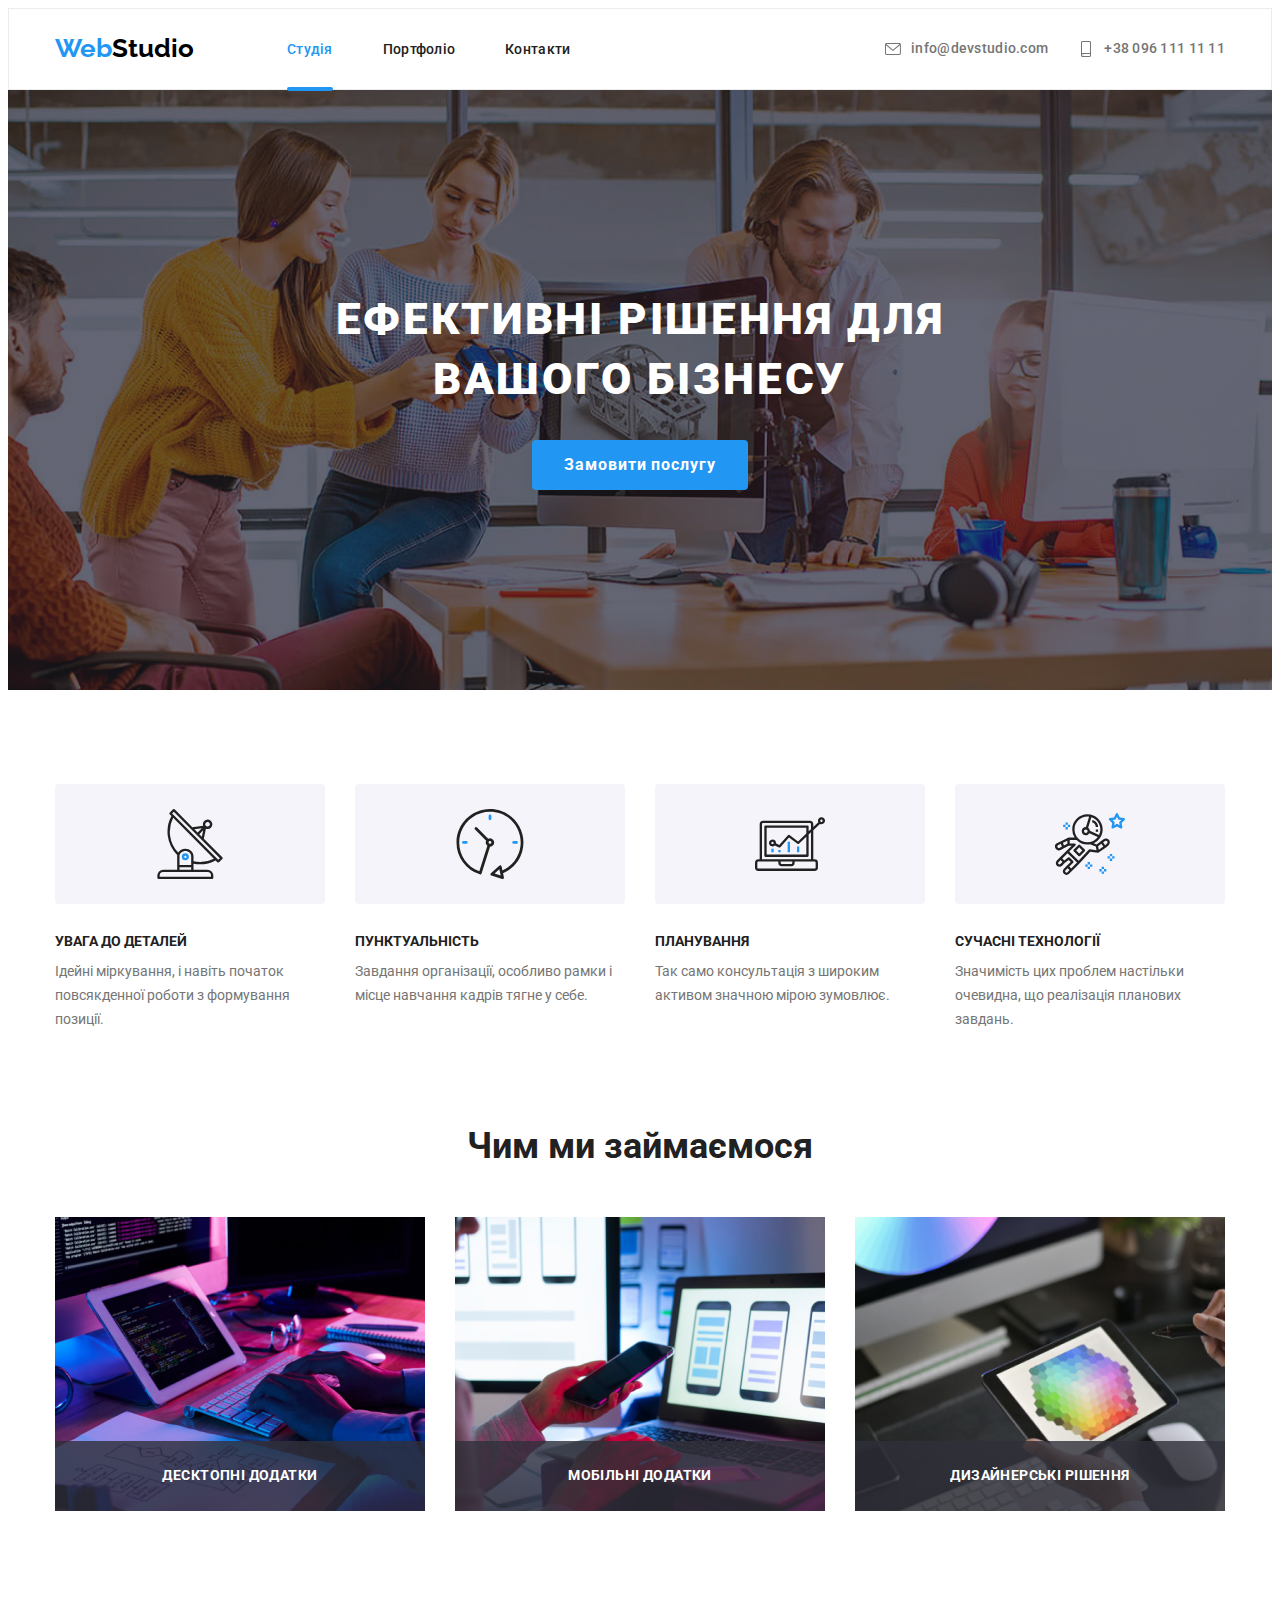
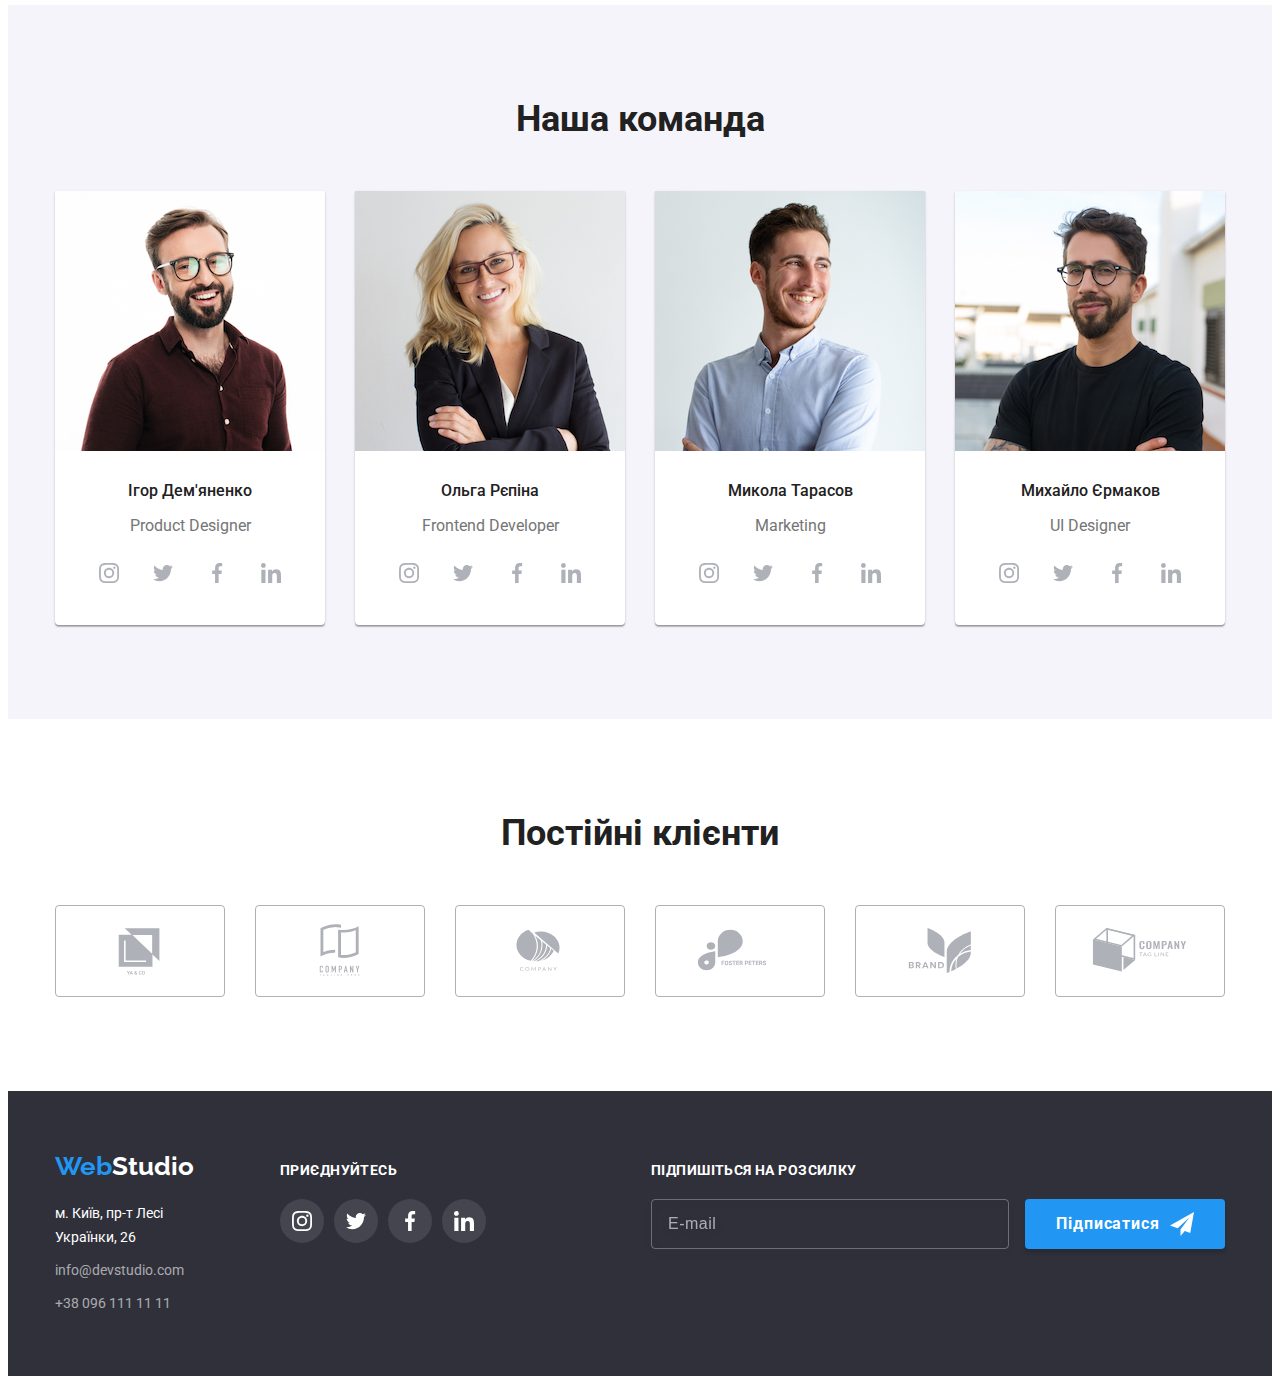
==== commit 0fc60b46: "footer form" ====
--- a/index.html
+++ b/index.html
@@ -375,62 +375,59 @@
         </address>
       </section>
 
-      <!-- footer-join-->
-      <section class="footer-join">
-        <h2 class="footer-title-join">приєднуйтесь</h2>
-        <ul class="footer-soc-list">
-          <li class="footer-soc-item">
-            <a href="" class="footer-soc-link">
-              <svg class="footer-soc-icon" width="20" height="20">
-                <use href="./images/icons.svg#icon-instagram"></use>
-              </svg>
-            </a>
-          </li>
-          <li class="footer-soc-item">
-            <a href="" class="footer-soc-link">
-              <svg class="footer-soc-icon" width="20" height="20">
-                <use href="./images/icons.svg#icon-twitter"></use>
-              </svg>
-            </a>
-          </li>
-          <li class="footer-soc-item">
-            <a href="" class="footer-soc-link">
-              <svg class="footer-soc-icon" width="20" height="20">
-                <use href="./images/icons.svg#icon-facebook"></use>
-              </svg>
-            </a>
-          </li>
-          <li class="footer-soc-item">
-            <a href="" class="footer-soc-link">
-              <svg class="footer-soc-icon" width="20" height="20">
-                <use href="./images/icons.svg#icon-linkedin"></use>
-              </svg>
-            </a>
-          </li>
-        </ul>
-      </section>
-      
-      <!-- footer-subscribe-->
-      <section class="footer-subscribe">
-        <h2 class="footer-title-subscribe">Підпишіться на розсилку</h2>
-
-        <form name="footer-subscribe-form" autocomplete="on" >
-
-          <input class="footer-subscribe-input" type="email" name="email" placeholder="E-mail">
-
-          <button type="submit" class="subscribe-button">
-            <span class="subscribe-button-text">Підписатися</span>
-            <svg class="footer-subscribe-icon" width="24" height="24">
-              <use href="./images/icons.svg#icon-iconsend"></use>
-            </svg>
-          </button>
-        </form>
-
-      </section>
+      <div class="footer-items">
+        <!-- footer-join-->
+        <section class="footer-join">
+          <h2 class="footer-title-join">приєднуйтесь</h2>
+          <ul class="footer-soc-list">
+            <li class="footer-soc-item">
+              <a href="" class="footer-soc-link">
+                <svg class="footer-soc-icon" width="20" height="20">
+                  <use href="./images/icons.svg#icon-instagram"></use>
+                </svg>
+              </a>
+            </li>
+            <li class="footer-soc-item">
+              <a href="" class="footer-soc-link">
+                <svg class="footer-soc-icon" width="20" height="20">
+                  <use href="./images/icons.svg#icon-twitter"></use>
+                </svg>
+              </a>
+            </li>
+            <li class="footer-soc-item">
+              <a href="" class="footer-soc-link">
+                <svg class="footer-soc-icon" width="20" height="20">
+                  <use href="./images/icons.svg#icon-facebook"></use>
+                </svg>
+              </a>
+            </li>
+            <li class="footer-soc-item">
+              <a href="" class="footer-soc-link">
+                <svg class="footer-soc-icon" width="20" height="20">
+                  <use href="./images/icons.svg#icon-linkedin"></use>
+                </svg>
+              </a>
+            </li>
+          </ul>
+        </section>
+
+        <!-- footer-subscribe-->
+        <section class="footer-subscribe">
+          <h2 class="footer-title-subscribe">Підпишіться на розсилку</h2>
+          <form name="footer-subscribe-form" autocomplete="on">
+            <label><input class="footer-subscribe-input" type="email" name="email" placeholder="E-mail"></label>
+            <button type="submit" class="subscribe-button">
+              <span class="subscribe-button-text">Підписатися</span>
+              <svg class="footer-subscribe-icon" width="24" height="24">
+                <use href="./images/icons.svg#icon-iconsend"></use>
+              </svg>
+            </button>
+          </form>
+        </section>
+      </div>
 
     </div>
   </footer>
-
 
   <!-- Modal window -->
   <div class="backdrop is-hidden" data-modal>
@@ -442,42 +439,40 @@
       </button>
 
       <p class="modal-title">Залиште свої дані, ми вам передзвонимо</p>
-      <form class="modal-form">
-
-        <label class="modal-form-label"><!-- label -->
+      <form class="modal-form" autocomplete="on">
+        <!-- label -->
+        <label class="modal-form-label">
           <span class="modal-label-title">Ім'я</span>
-          <input class="modal-form-input" type="text"  name="user_name" placeholder=" " />
+          <input class="modal-form-input" type="text" name="user_name" placeholder=" " />
           <svg class="modal-form-icon" width="18px" height="18px">
-              <use href="./images/icons.svg#icon-user"></use>
+            <use href="./images/icons.svg#icon-user"></use>
           </svg>
         </label>
         <label class="modal-form-label">
           <span class="modal-label-title">Телефон</span>
-          <input class="modal-form-input" type="text"  name="user_tel" placeholder=" " />
+          <input class="modal-form-input" type="text" name="user_tel" placeholder=" " />
           <svg class="modal-form-icon" width="18px" height="18px">
             <use href="./images/icons.svg#icon-phone"></use>
           </svg>
         </label>
         <label class="modal-form-label">
           <span class="modal-label-title">Пошта</span>
-          <input class="modal-form-input" type="text"  name="user_email" placeholder=" " />
+          <input class="modal-form-input" type="text" name="user_email" placeholder=" " />
           <svg class="modal-form-icon" width="18px" height="18px">
             <use href="./images/icons.svg#icon-mail"></use>
           </svg>
         </label>
-
-        <label class="modal-form-label"><!-- textarea -->
+        <!-- textarea -->
+        <label class="modal-form-label">
           <span class="modal-label-title">Коментар</span>
-          <textarea class="modal-form-textarea" name="feedback" placeholder="Введіть текст" ></textarea>
+          <textarea class="modal-form-textarea" name="feedback" placeholder="Введіть текст"></textarea>
         </label>
-
         <!-- inputcheck -->
         <input class="modal-form-inputcheck is-hidden" type="checkbox" name="accept" value="true" id="check" />
         <label class="check-text" for="check">
           &nbsp; Погоджуюся з розсилкою та приймаю &nbsp;
-          <a class="check-link" href="">Умови договору<a>
+          <a class="check-link" href="">Умови договору</a>
         </label>
-        
         <!-- button -->
         <button class="modal-send-button" type="submit"><span class="send-button-text">Відправити</span></button>
 
--- a/css/styles.css
+++ b/css/styles.css
@@ -249,12 +249,17 @@
   color: var(--accent-color);
 }
 
+/* ---------------FOOTER join and subscribe*/
+.footer-items {
+  padding-top: 12px;
+  width: 100%;
+
+  display: inline-flex;
+  justify-content: space-between;
+
+}
+
 /* ---------------FOOTER join */
-
-.footer-join {
-  padding-top: 12px;
-}
-
 .footer-title-join {
   font-weight: var(--font-weight-700);
   font-size: var(--font-size-14);
@@ -268,11 +273,6 @@
 }
 
 /* ---------------FOOTER subscribe */
-.footer-subscribe {
-  width: 570px;
-  height: 86px;
-  padding-top: 12px;
-}
 
 .footer-title-subscribe {
   font-weight: var(--font-weight-700);
@@ -288,6 +288,9 @@
 
 .footer-subscribe-form {
   display: flex;
+  justify-content: center;
+  gap: 12px; /* не працює геп */
+  
 }
 
 .footer-subscribe-input {
@@ -300,9 +303,7 @@
   filter: drop-shadow(0px 4px 4px rgba(0, 0, 0, 0.15));
 
   padding-left: 16px;
-  display: flex;
-  align-items: center;
-  ;
+  margin-right: 12px;
 }
 
 .footer-subscribe-input::placeholder {
@@ -322,7 +323,7 @@
 
   box-shadow: 0px 4px 4px rgba(0, 0, 0, 0.15);
 
-  display: flex;
+  display: inline-flex;
   align-items: center;
   justify-content: center;
   gap: 10px;
